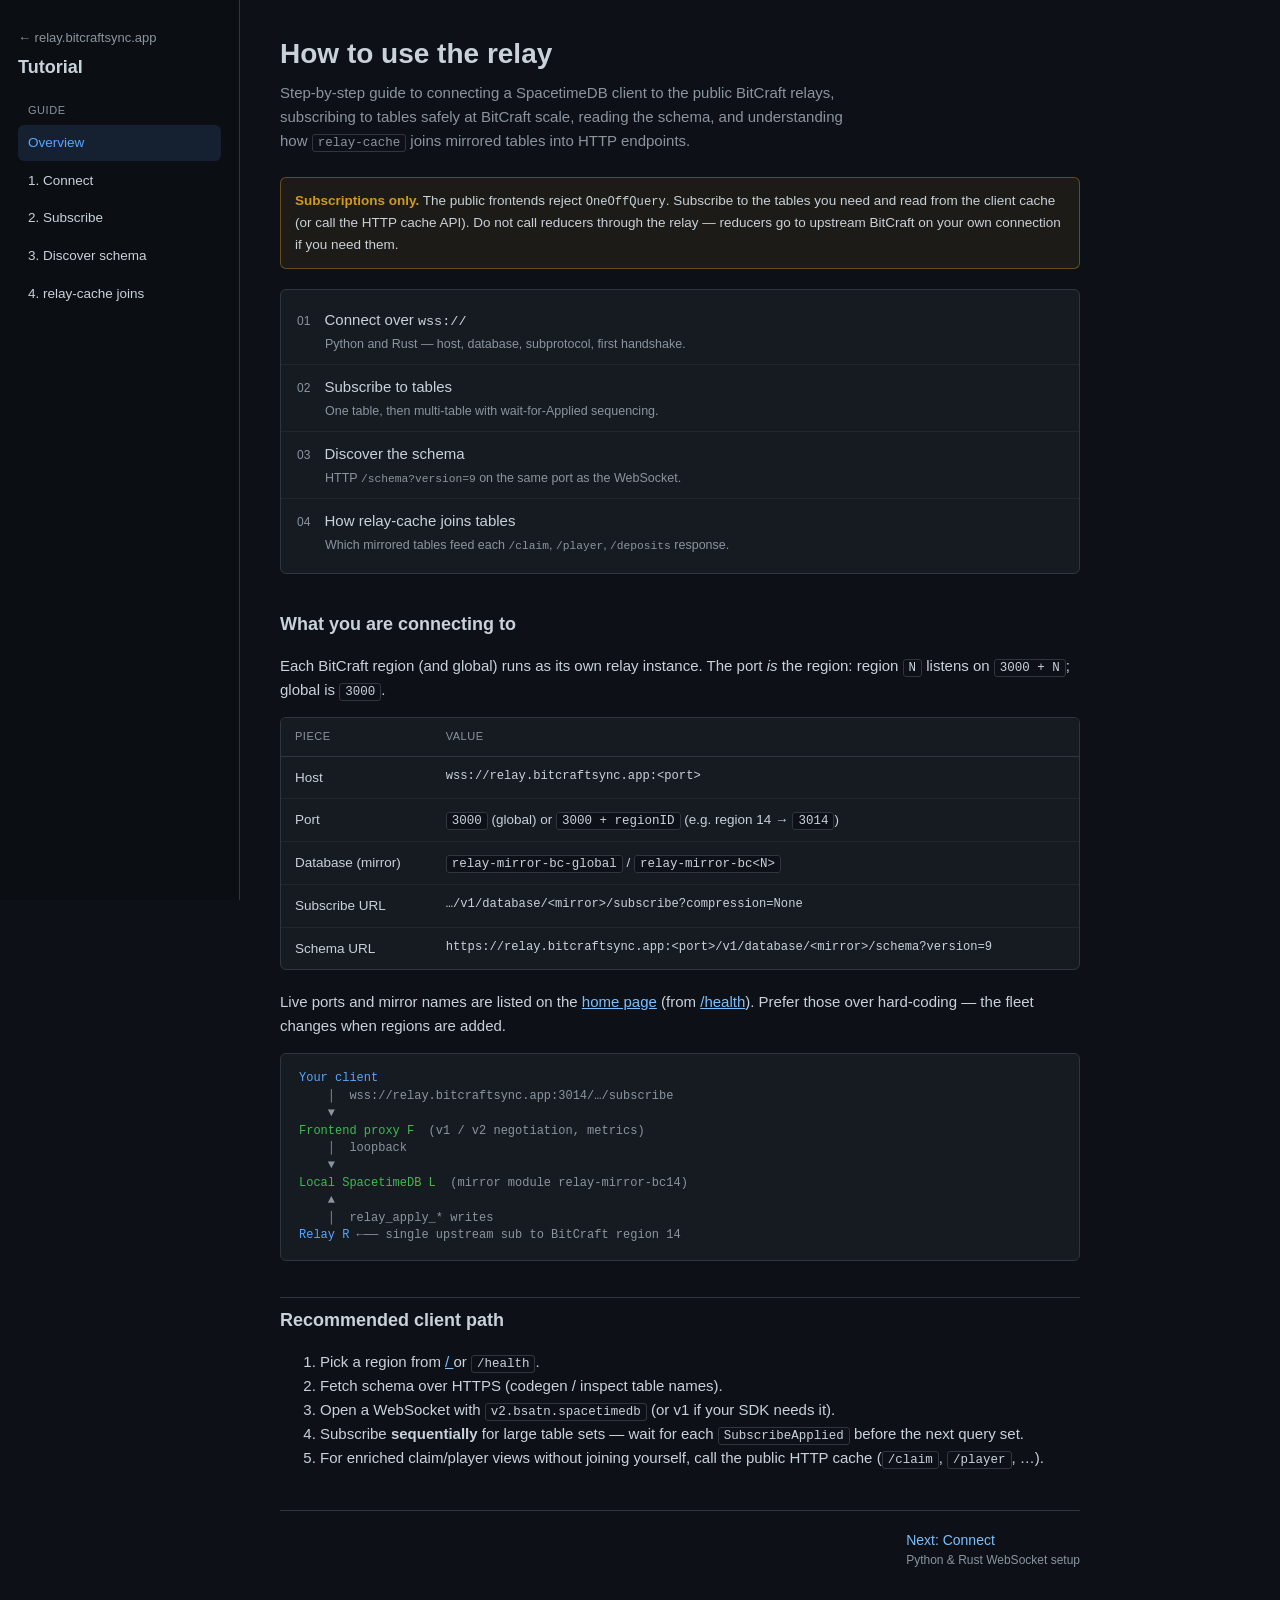
==== www/tutorial/index.html @ 25bcff54 "Add public /tutorial guide for connecting to the relays. Static Python/Rust walkthrough (connect, se" ====
<!doctype html>
<html lang="en">
<head>
<meta charset="utf-8">
<meta name="viewport" content="width=device-width, initial-scale=1">
<title>How to use the relay — tutorial</title>
<link rel="stylesheet" href="css/tutorial.css">
</head>
<body>
<div class="layout">
  <aside class="sidebar">
    <a class="brand" href="/">&larr; relay.bitcraftsync.app</a>
    <h1>Tutorial</h1>
    <div class="nav-group">Guide</div>
    <nav>
      <a href="index.html" class="active">Overview</a>
      <a href="connect.html">1. Connect</a>
      <a href="subscribe.html">2. Subscribe</a>
      <a href="schema.html">3. Discover schema</a>
      <a href="relay-cache.html">4. relay-cache joins</a>
    </nav>
  </aside>

  <main class="main">
    <h1>How to use the relay</h1>
    <p class="lede">
      Step-by-step guide to connecting a SpacetimeDB client to the public
      BitCraft relays, subscribing to tables safely at BitCraft scale,
      reading the schema, and understanding how <code>relay-cache</code>
      joins mirrored tables into HTTP endpoints.
    </p>

    <div class="banner warn">
      <b>Subscriptions only.</b> The public frontends reject
      <code>OneOffQuery</code>. Subscribe to the tables you need and read
      from the client cache (or call the HTTP cache API). Do not call
      reducers through the relay &mdash; reducers go to upstream BitCraft
      on your own connection if you need them.
    </div>

    <div class="toc">
      <a href="connect.html">
        <span class="num">01</span> Connect over <code>wss://</code>
        <span class="desc">Python and Rust &mdash; host, database, subprotocol, first handshake.</span>
      </a>
      <a href="subscribe.html">
        <span class="num">02</span> Subscribe to tables
        <span class="desc">One table, then multi-table with wait-for-Applied sequencing.</span>
      </a>
      <a href="schema.html">
        <span class="num">03</span> Discover the schema
        <span class="desc">HTTP <code>/schema?version=9</code> on the same port as the WebSocket.</span>
      </a>
      <a href="relay-cache.html">
        <span class="num">04</span> How relay-cache joins tables
        <span class="desc">Which mirrored tables feed each <code>/claim</code>, <code>/player</code>, <code>/deposits</code> response.</span>
      </a>
    </div>

    <h2>What you are connecting to</h2>
    <p>
      Each BitCraft region (and global) runs as its own relay instance.
      The port <em>is</em> the region: region <code>N</code> listens on
      <code>3000 + N</code>; global is <code>3000</code>.
    </p>

    <div class="panel">
      <table>
        <thead>
          <tr>
            <th>Piece</th>
            <th>Value</th>
          </tr>
        </thead>
        <tbody>
          <tr>
            <td>Host</td>
            <td class="mono">wss://relay.bitcraftsync.app:&lt;port&gt;</td>
          </tr>
          <tr>
            <td>Port</td>
            <td><code>3000</code> (global) or <code>3000 + regionID</code> (e.g. region 14 → <code>3014</code>)</td>
          </tr>
          <tr>
            <td>Database (mirror)</td>
            <td><code>relay-mirror-bc-global</code> / <code>relay-mirror-bc&lt;N&gt;</code></td>
          </tr>
          <tr>
            <td>Subscribe URL</td>
            <td class="mono">…/v1/database/&lt;mirror&gt;/subscribe?compression=None</td>
          </tr>
          <tr>
            <td>Schema URL</td>
            <td class="mono">https://relay.bitcraftsync.app:&lt;port&gt;/v1/database/&lt;mirror&gt;/schema?version=9</td>
          </tr>
        </tbody>
      </table>
    </div>

    <p>
      Live ports and mirror names are listed on the
      <a href="/">home page</a> (from <a href="/health">/health</a>).
      Prefer those over hard-coding &mdash; the fleet changes when regions
      are added.
    </p>

    <div class="diagram"><span class="hi">Your client</span>
    │  wss://relay.bitcraftsync.app:3014/…/subscribe
    ▼
<span class="ok">Frontend proxy F</span>  (v1 / v2 negotiation, metrics)
    │  loopback
    ▼
<span class="ok">Local SpacetimeDB L</span>  (mirror module relay-mirror-bc14)
    ▲
    │  relay_apply_* writes
<span class="hi">Relay R</span> ←── single upstream sub to BitCraft region 14</div>

    <h2>Recommended client path</h2>
    <ol>
      <li>Pick a region from <a href="/">/ </a> or <code>/health</code>.</li>
      <li>Fetch schema over HTTPS (codegen / inspect table names).</li>
      <li>Open a WebSocket with <code>v2.bsatn.spacetimedb</code> (or v1 if your SDK needs it).</li>
      <li>Subscribe <strong>sequentially</strong> for large table sets &mdash; wait for each
          <code>SubscribeApplied</code> before the next query set.</li>
      <li>For enriched claim/player views without joining yourself, call the
          public HTTP cache (<code>/claim</code>, <code>/player</code>, …).</li>
    </ol>

    <div class="next">
      <span></span>
      <a href="connect.html">Next: Connect <span class="muted">Python &amp; Rust WebSocket setup</span></a>
    </div>
  </main>
</div>
<script src="js/tutorial.js"></script>
</body>
</html>
---- www/tutorial/css/tutorial.css ----
:root {
  --bg: #0d1117;
  --panel: #161b22;
  --border: #30363d;
  --text: #c9d1d9;
  --muted: #8b949e;
  --good: #3fb950;
  --bad: #f85149;
  --warn: #d29922;
  --link: #79c0ff;
  --code-bg: #0d1117;
  --accent: #58a6ff;
}

* { box-sizing: border-box; }

body {
  margin: 0;
  padding: 0;
  background: var(--bg);
  color: var(--text);
  font-family: -apple-system, BlinkMacSystemFont, "Segoe UI", Helvetica, Arial, sans-serif;
  font-size: 15px;
  line-height: 1.6;
}

a { color: var(--link); }
a:hover { text-decoration: underline; }

code, .mono {
  font-family: ui-monospace, SFMono-Regular, Menlo, Consolas, monospace;
  font-size: 0.9em;
}
p code, li code, td code, .section-note code {
  background: var(--code-bg);
  padding: 1px 5px;
  border-radius: 3px;
  border: 1px solid var(--border);
  font-size: 12.5px;
}

.layout {
  display: grid;
  grid-template-columns: 240px minmax(0, 1fr);
  min-height: 100vh;
}

.sidebar {
  border-right: 1px solid var(--border);
  background: #0b0f14;
  padding: 28px 18px 48px;
  position: sticky;
  top: 0;
  height: 100vh;
  overflow-y: auto;
}

.sidebar .brand {
  display: block;
  font-size: 13px;
  color: var(--muted);
  text-decoration: none;
  margin-bottom: 4px;
}
.sidebar .brand:hover { color: var(--link); }

.sidebar h1 {
  font-size: 18px;
  margin: 0 0 20px;
  font-weight: 600;
}

.sidebar nav a {
  display: block;
  padding: 7px 10px;
  border-radius: 6px;
  color: var(--text);
  text-decoration: none;
  font-size: 13.5px;
  margin-bottom: 2px;
}
.sidebar nav a:hover { background: #161b22; text-decoration: none; }
.sidebar nav a.active {
  background: rgba(88, 166, 255, 0.12);
  color: var(--accent);
}

.sidebar .nav-group {
  margin-top: 18px;
  font-size: 11px;
  text-transform: uppercase;
  letter-spacing: 0.55px;
  color: var(--muted);
  padding: 0 10px 6px;
}

.main {
  padding: 36px 40px 80px;
  max-width: 880px;
}

.main h1 {
  font-size: 28px;
  margin: 0 0 10px;
  line-height: 1.25;
}
.main h2 {
  font-size: 18px;
  margin: 36px 0 10px;
  padding-top: 8px;
  border-top: 1px solid var(--border);
}
.main h2:first-of-type { border-top: none; padding-top: 0; }
.main h3 {
  font-size: 15px;
  margin: 24px 0 8px;
  color: var(--text);
}

.lede {
  color: var(--muted);
  font-size: 15px;
  margin: 0 0 24px;
  max-width: 68ch;
}

.banner {
  border: 1px solid var(--border);
  border-radius: 6px;
  padding: 12px 14px;
  margin: 16px 0;
  font-size: 13.5px;
}
.banner.warn {
  background: rgba(210, 153, 34, 0.08);
  border-color: rgba(210, 153, 34, 0.4);
}
.banner.good {
  background: rgba(63, 185, 80, 0.08);
  border-color: rgba(63, 185, 80, 0.35);
}
.banner b { color: var(--warn); }
.banner.good b { color: var(--good); }

.panel {
  background: var(--panel);
  border: 1px solid var(--border);
  border-radius: 6px;
  overflow: hidden;
  margin: 14px 0 20px;
}

table { width: 100%; border-collapse: collapse; font-size: 13.5px; }
thead th {
  text-align: left;
  padding: 10px 14px;
  color: var(--muted);
  font-weight: 500;
  font-size: 11px;
  text-transform: uppercase;
  letter-spacing: 0.5px;
  border-bottom: 1px solid var(--border);
  background: #161b22;
}
tbody td {
  padding: 10px 14px;
  border-bottom: 1px solid #21262d;
  vertical-align: top;
}
tbody tr:last-child td { border-bottom: none; }
tbody tr:hover { background: #1c2128; }

.steps {
  counter-reset: step;
  list-style: none;
  padding: 0;
  margin: 16px 0;
}
.steps > li {
  position: relative;
  padding: 0 0 22px 44px;
  border-left: 1px solid var(--border);
  margin-left: 14px;
}
.steps > li:last-child {
  border-left-color: transparent;
  padding-bottom: 0;
}
.steps > li::before {
  counter-increment: step;
  content: counter(step);
  position: absolute;
  left: -14px;
  top: 0;
  width: 28px;
  height: 28px;
  border-radius: 50%;
  background: #21262d;
  border: 1px solid var(--border);
  color: var(--accent);
  font-size: 12px;
  font-weight: 600;
  display: flex;
  align-items: center;
  justify-content: center;
}
.steps > li > strong {
  display: block;
  margin-bottom: 6px;
}

.lang-tabs {
  display: flex;
  gap: 4px;
  margin: 14px 0 0;
  border-bottom: 1px solid var(--border);
}
.lang-tabs button {
  background: transparent;
  border: 1px solid transparent;
  border-bottom: none;
  color: var(--muted);
  padding: 8px 14px;
  border-radius: 6px 6px 0 0;
  cursor: pointer;
  font-size: 13px;
}
.lang-tabs button:hover { color: var(--text); }
.lang-tabs button.active {
  color: var(--text);
  background: var(--panel);
  border-color: var(--border);
  margin-bottom: -1px;
  padding-bottom: 9px;
}

.code-panel {
  display: none;
  position: relative;
  background: var(--panel);
  border: 1px solid var(--border);
  border-radius: 0 6px 6px 6px;
  margin: 0 0 18px;
}
.code-panel.active { display: block; }

.code-panel pre {
  margin: 0;
  padding: 14px 16px 16px;
  overflow-x: auto;
  font-size: 12.5px;
  line-height: 1.5;
  color: var(--text);
}
.code-panel pre code {
  font-family: ui-monospace, SFMono-Regular, Menlo, Consolas, monospace;
  background: none;
  border: none;
  padding: 0;
  font-size: inherit;
}

button.copy {
  position: absolute;
  top: 8px;
  right: 8px;
  background: #21262d;
  color: var(--text);
  border: 1px solid var(--border);
  border-radius: 4px;
  padding: 3px 9px;
  cursor: pointer;
  font-size: 11px;
}
button.copy:hover { background: #30363d; }
button.copy.ok { color: var(--good); border-color: rgba(63, 185, 80, 0.4); }

.toc {
  background: var(--panel);
  border: 1px solid var(--border);
  border-radius: 6px;
  padding: 8px 0;
  margin: 20px 0 28px;
}
.toc a {
  display: block;
  padding: 10px 16px;
  text-decoration: none;
  color: var(--text);
  border-bottom: 1px solid #21262d;
}
.toc a:last-child { border-bottom: none; }
.toc a:hover { background: #1c2128; text-decoration: none; }
.toc a .num {
  color: var(--muted);
  font-variant-numeric: tabular-nums;
  margin-right: 10px;
  font-size: 12px;
}
.toc a .desc {
  display: block;
  color: var(--muted);
  font-size: 12.5px;
  margin: 2px 0 0 28px;
}

.diagram {
  background: var(--panel);
  border: 1px solid var(--border);
  border-radius: 6px;
  padding: 16px 18px;
  font-family: ui-monospace, SFMono-Regular, Menlo, Consolas, monospace;
  font-size: 12px;
  line-height: 1.45;
  overflow-x: auto;
  white-space: pre;
  color: var(--muted);
  margin: 14px 0 20px;
}
.diagram .hi { color: var(--accent); }
.diagram .ok { color: var(--good); }

.next {
  margin-top: 40px;
  padding-top: 18px;
  border-top: 1px solid var(--border);
  display: flex;
  justify-content: space-between;
  gap: 12px;
  flex-wrap: wrap;
}
.next a {
  text-decoration: none;
  font-size: 14px;
}
.next a:hover { text-decoration: underline; }
.next .muted { color: var(--muted); font-size: 12px; display: block; }

@media (max-width: 860px) {
  .layout { grid-template-columns: 1fr; }
  .sidebar {
    position: static;
    height: auto;
    border-right: none;
    border-bottom: 1px solid var(--border);
    padding: 18px 16px;
  }
  .sidebar nav {
    display: flex;
    flex-wrap: wrap;
    gap: 4px;
  }
  .sidebar nav a { margin: 0; }
  .sidebar .nav-group { width: 100%; margin-top: 12px; }
  .main { padding: 24px 16px 64px; }
}
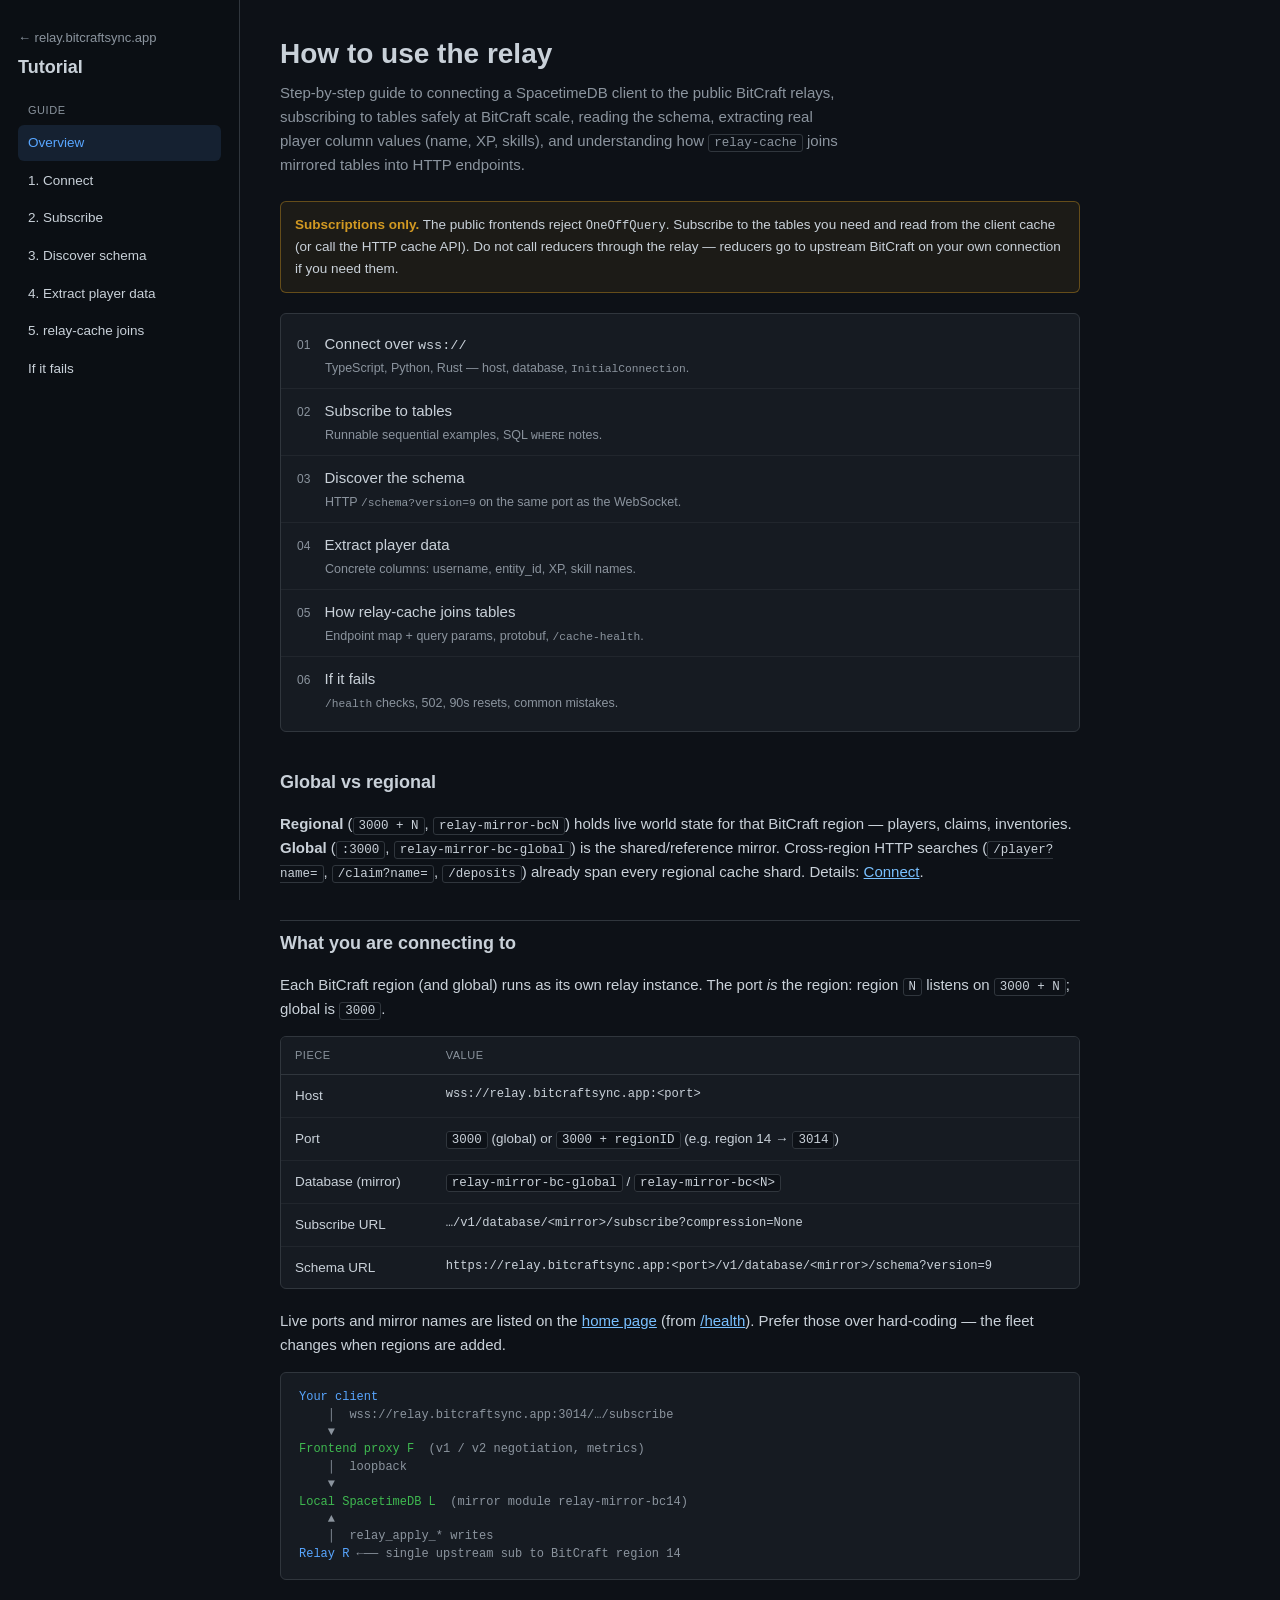
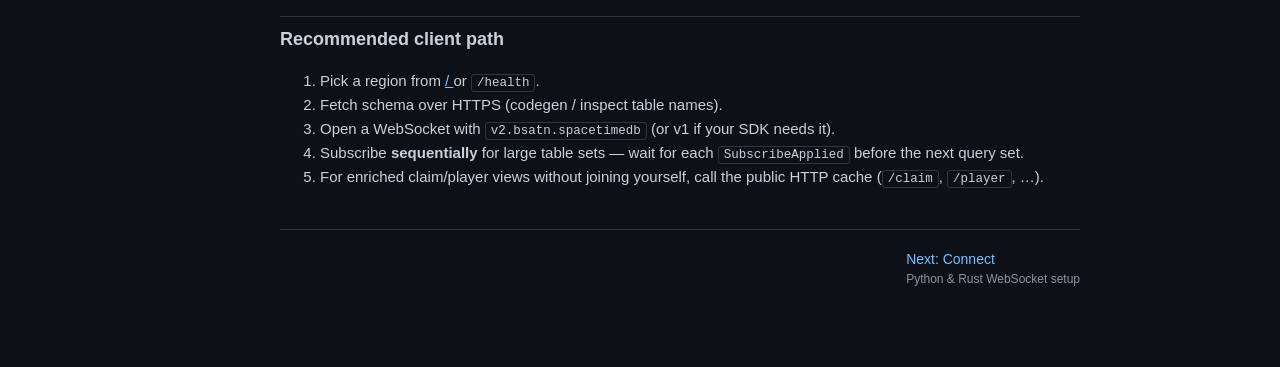
==== commit 7112c384: "Deepen the relay tutorial for cold-start WebSocket clients. Add TypeScript examples, runnable Python" ====
--- a/www/tutorial/index.html
+++ b/www/tutorial/index.html
@@ -12,12 +12,14 @@
     <a class="brand" href="/">&larr; relay.bitcraftsync.app</a>
     <h1>Tutorial</h1>
     <div class="nav-group">Guide</div>
-    <nav>
+        <nav>
       <a href="index.html" class="active">Overview</a>
       <a href="connect.html">1. Connect</a>
       <a href="subscribe.html">2. Subscribe</a>
       <a href="schema.html">3. Discover schema</a>
-      <a href="relay-cache.html">4. relay-cache joins</a>
+      <a href="players.html">4. Extract player data</a>
+      <a href="relay-cache.html">5. relay-cache joins</a>
+      <a href="troubleshoot.html">If it fails</a>
     </nav>
   </aside>
 
@@ -26,8 +28,9 @@
     <p class="lede">
       Step-by-step guide to connecting a SpacetimeDB client to the public
       BitCraft relays, subscribing to tables safely at BitCraft scale,
-      reading the schema, and understanding how <code>relay-cache</code>
-      joins mirrored tables into HTTP endpoints.
+      reading the schema, extracting real player column values (name, XP,
+      skills), and understanding how <code>relay-cache</code> joins mirrored
+      tables into HTTP endpoints.
     </p>
 
     <div class="banner warn">
@@ -41,21 +44,41 @@
     <div class="toc">
       <a href="connect.html">
         <span class="num">01</span> Connect over <code>wss://</code>
-        <span class="desc">Python and Rust &mdash; host, database, subprotocol, first handshake.</span>
+        <span class="desc">TypeScript, Python, Rust — host, database, <code>InitialConnection</code>.</span>
       </a>
       <a href="subscribe.html">
         <span class="num">02</span> Subscribe to tables
-        <span class="desc">One table, then multi-table with wait-for-Applied sequencing.</span>
+        <span class="desc">Runnable sequential examples, SQL <code>WHERE</code> notes.</span>
       </a>
       <a href="schema.html">
         <span class="num">03</span> Discover the schema
         <span class="desc">HTTP <code>/schema?version=9</code> on the same port as the WebSocket.</span>
       </a>
+      <a href="players.html">
+        <span class="num">04</span> Extract player data
+        <span class="desc">Concrete columns: username, entity_id, XP, skill names.</span>
+      </a>
       <a href="relay-cache.html">
-        <span class="num">04</span> How relay-cache joins tables
-        <span class="desc">Which mirrored tables feed each <code>/claim</code>, <code>/player</code>, <code>/deposits</code> response.</span>
+        <span class="num">05</span> How relay-cache joins tables
+        <span class="desc">Endpoint map + query params, protobuf, <code>/cache-health</code>.</span>
+      </a>
+      <a href="troubleshoot.html">
+        <span class="num">06</span> If it fails
+        <span class="desc"><code>/health</code> checks, 502, 90s resets, common mistakes.</span>
       </a>
     </div>
+
+    <h2>Global vs regional</h2>
+    <p>
+      <strong>Regional</strong> (<code>3000 + N</code>,
+      <code>relay-mirror-bcN</code>) holds live world state for that BitCraft
+      region — players, claims, inventories. <strong>Global</strong>
+      (<code>:3000</code>, <code>relay-mirror-bc-global</code>) is the
+      shared/reference mirror. Cross-region HTTP searches
+      (<code>/player?name=</code>, <code>/claim?name=</code>,
+      <code>/deposits</code>) already span every regional cache shard.
+      Details: <a href="connect.html#global-vs-regional">Connect</a>.
+    </p>
 
     <h2>What you are connecting to</h2>
     <p>
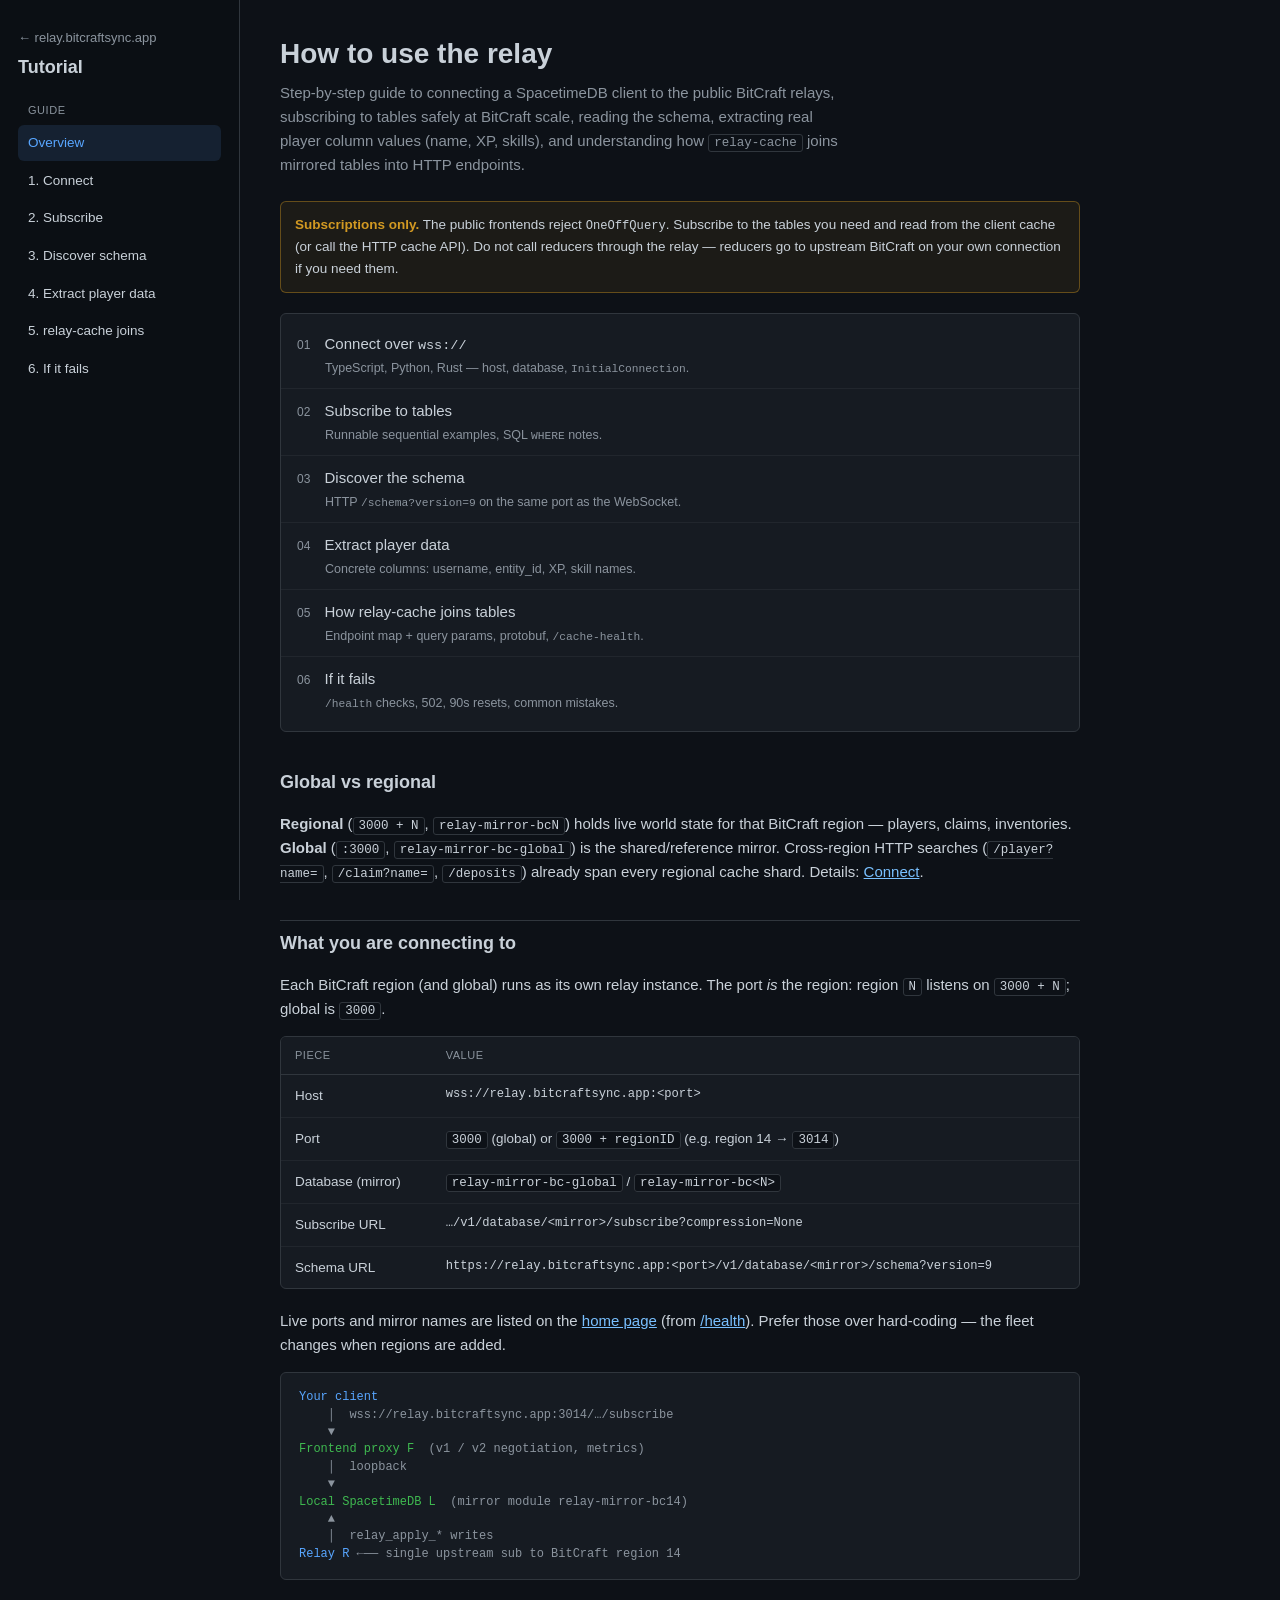
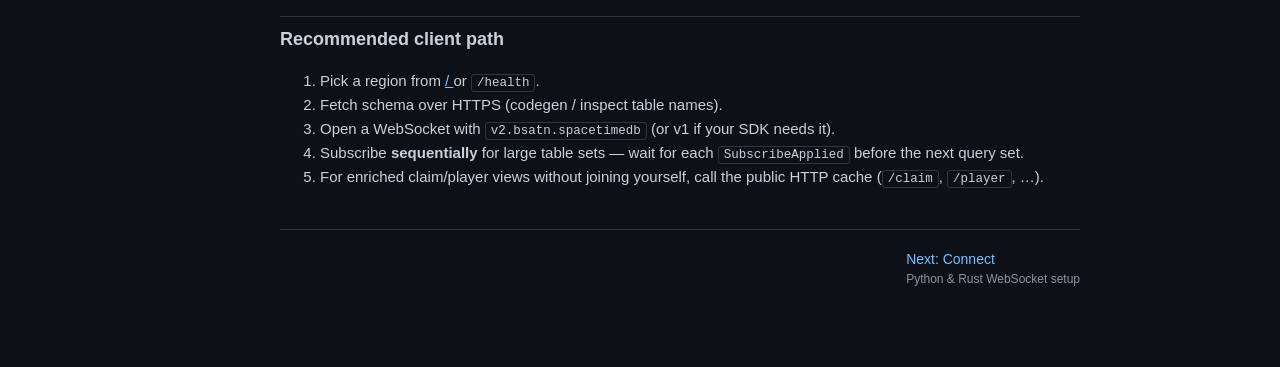
==== commit f12f4149: "Number "If it fails" as step 6 in the tutorial sidebar. Matches the Overview TOC and the other numbe" ====
--- a/www/tutorial/index.html
+++ b/www/tutorial/index.html
@@ -19,7 +19,7 @@
       <a href="schema.html">3. Discover schema</a>
       <a href="players.html">4. Extract player data</a>
       <a href="relay-cache.html">5. relay-cache joins</a>
-      <a href="troubleshoot.html">If it fails</a>
+      <a href="troubleshoot.html">6. If it fails</a>
     </nav>
   </aside>
 
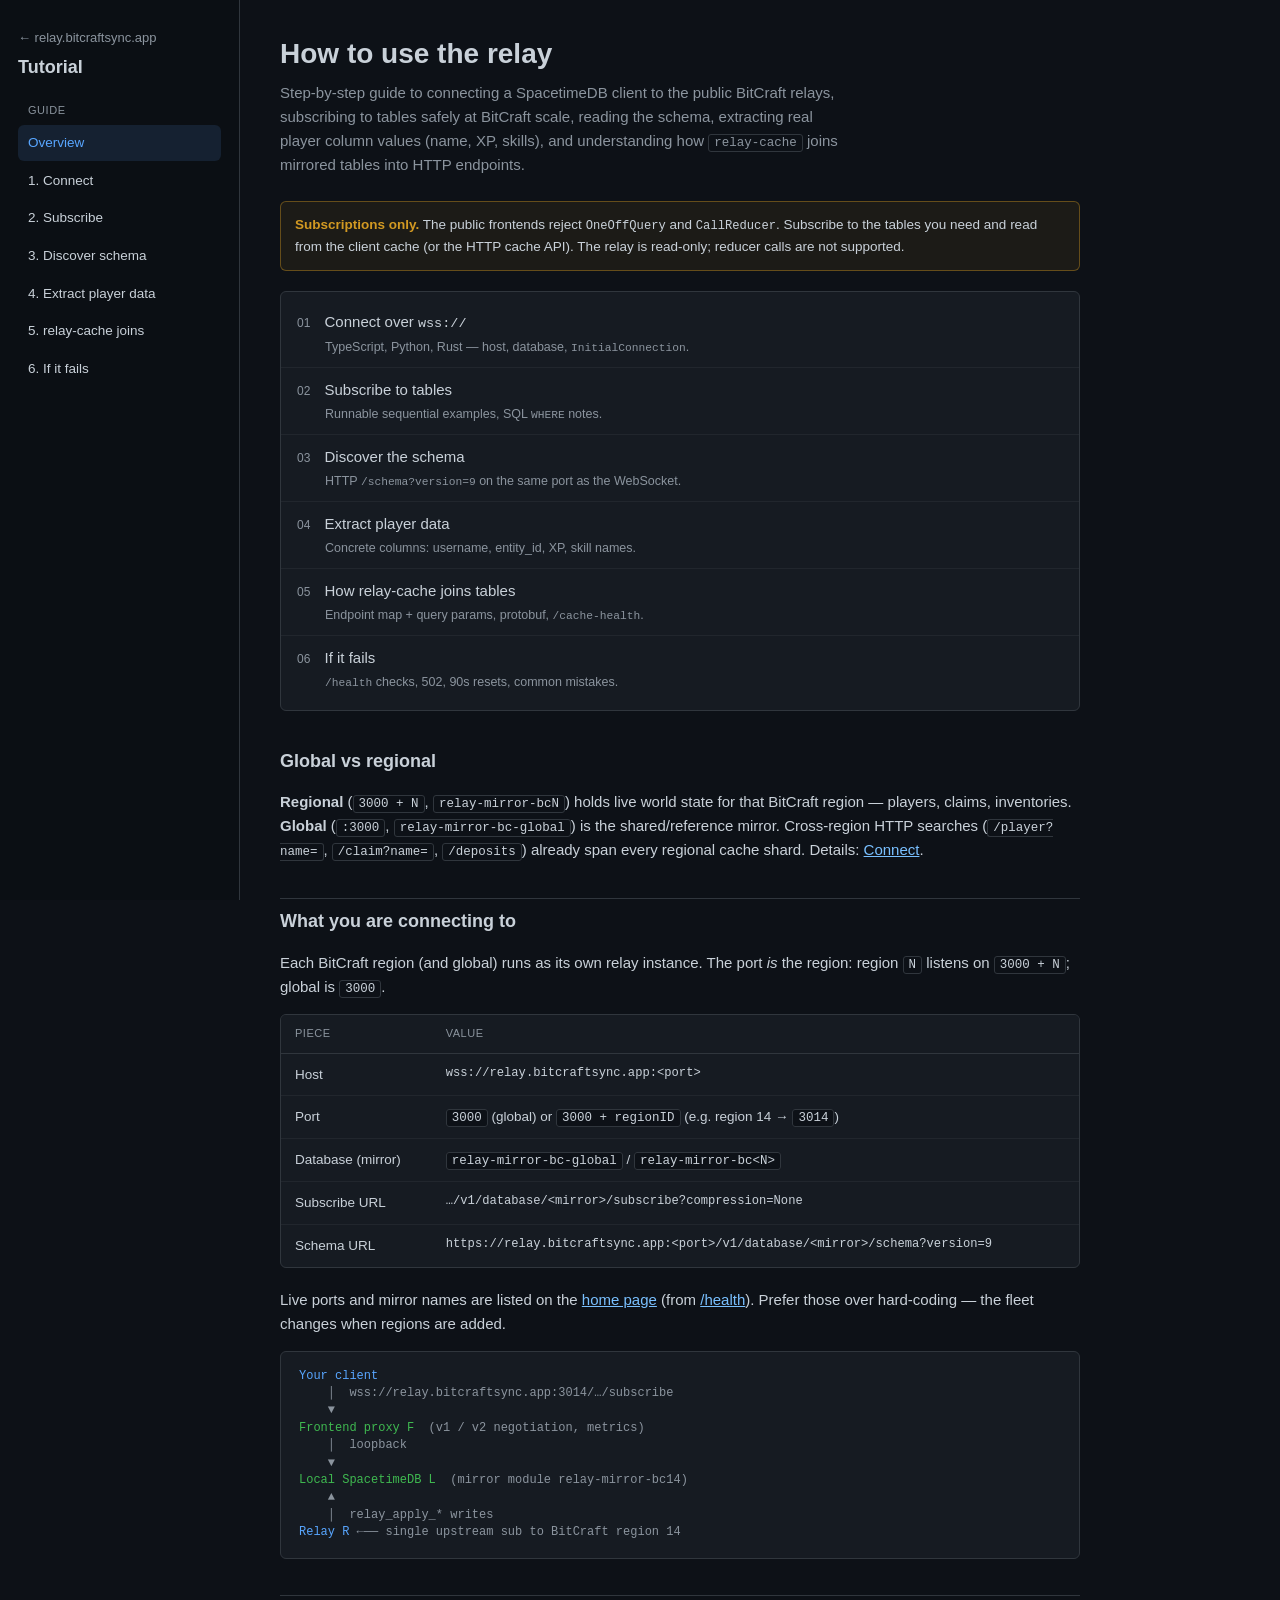
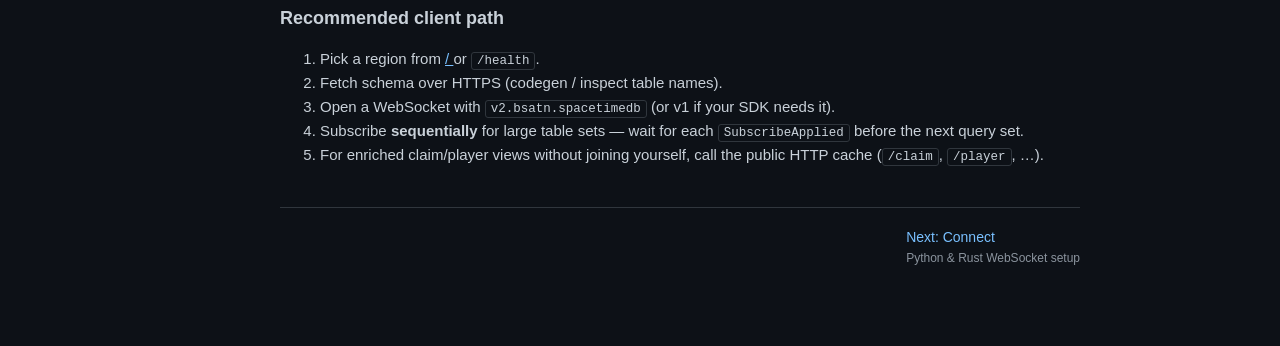
==== commit cafe197d: "Clarify that CallReducer is rejected on the relay. The old wording sounded like encouragement to cal" ====
--- a/www/tutorial/index.html
+++ b/www/tutorial/index.html
@@ -35,10 +35,9 @@
 
     <div class="banner warn">
       <b>Subscriptions only.</b> The public frontends reject
-      <code>OneOffQuery</code>. Subscribe to the tables you need and read
-      from the client cache (or call the HTTP cache API). Do not call
-      reducers through the relay &mdash; reducers go to upstream BitCraft
-      on your own connection if you need them.
+      <code>OneOffQuery</code> and <code>CallReducer</code>. Subscribe to
+      the tables you need and read from the client cache (or the HTTP
+      cache API). The relay is read-only; reducer calls are not supported.
     </div>
 
     <div class="toc">
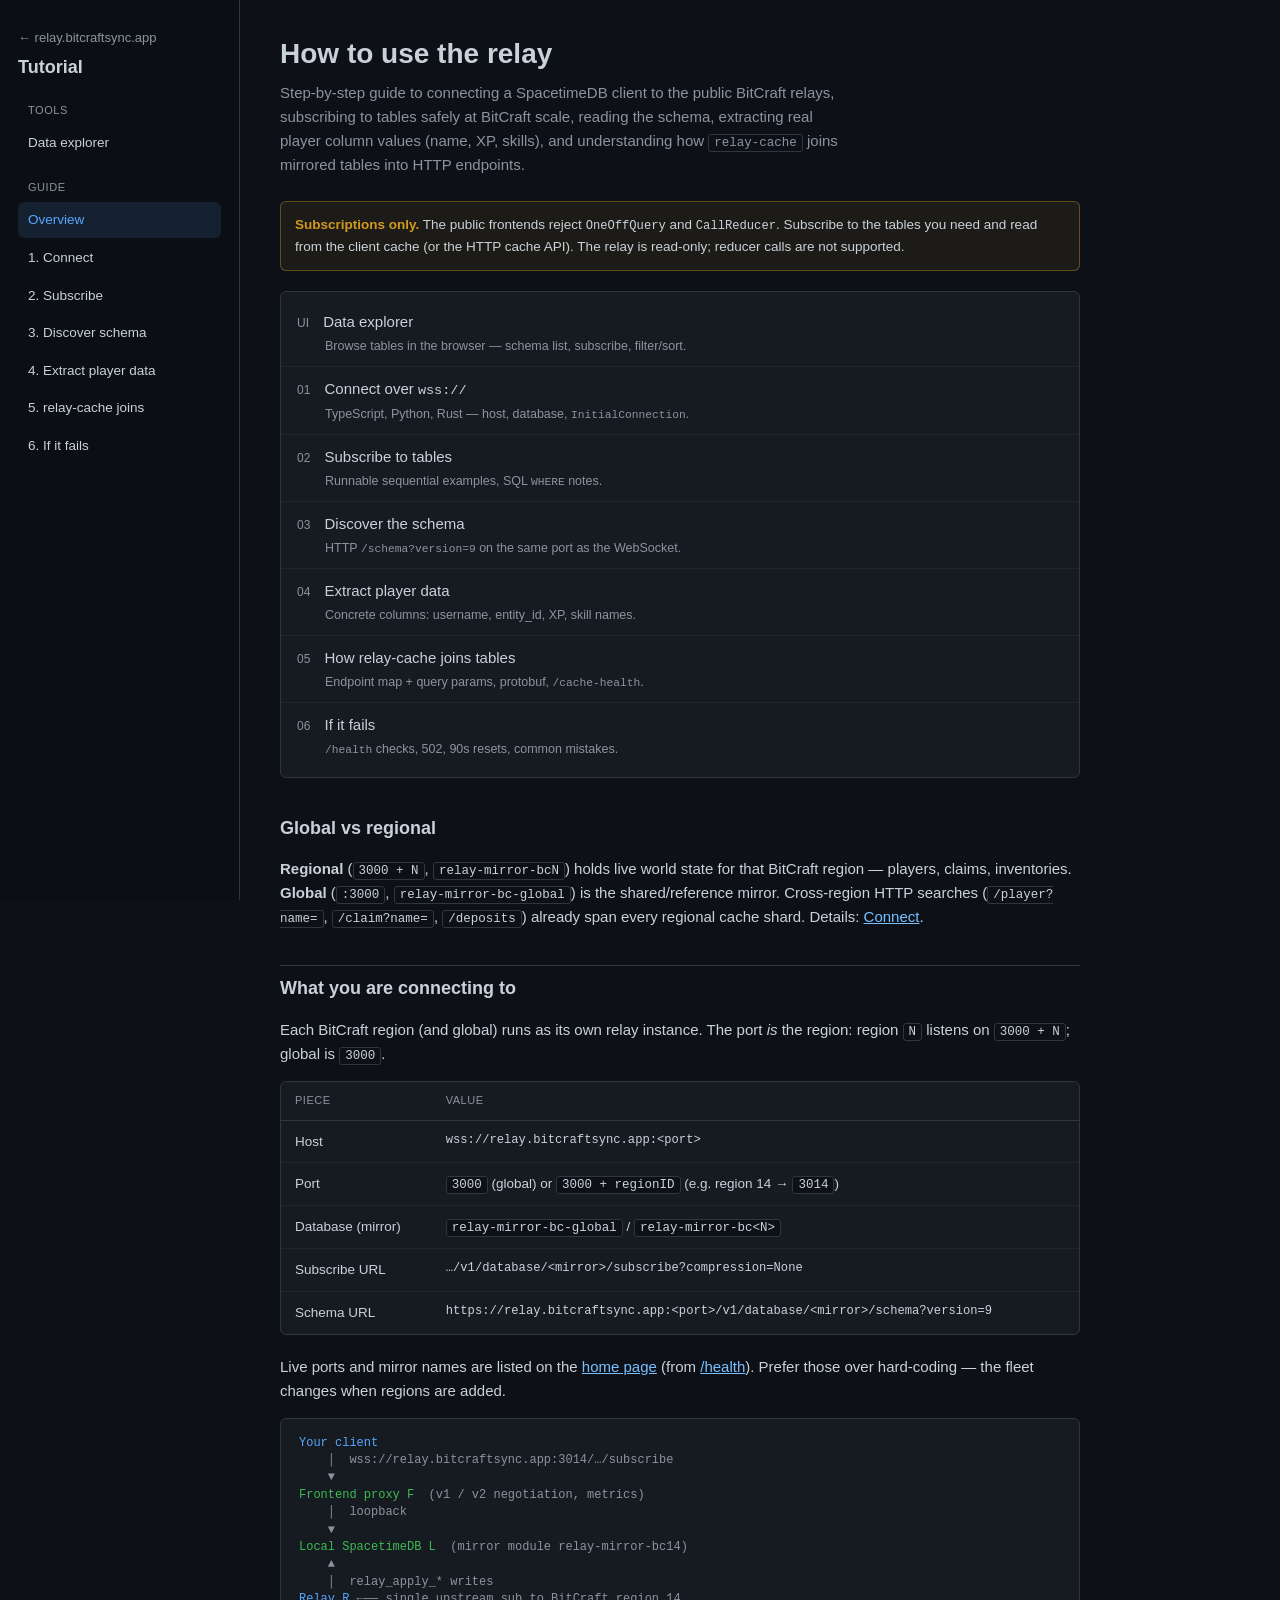
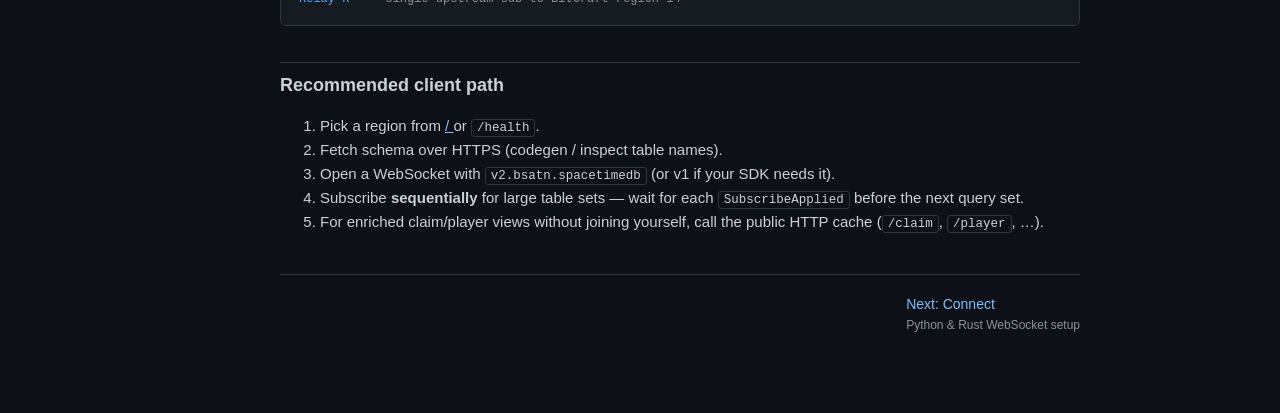
==== commit cd8f6ab9: "Add browser data explorer and permissive schema CORS. Serve a static table browser under www/explore" ====
--- a/www/tutorial/index.html
+++ b/www/tutorial/index.html
@@ -11,6 +11,10 @@
   <aside class="sidebar">
     <a class="brand" href="/">&larr; relay.bitcraftsync.app</a>
     <h1>Tutorial</h1>
+    <div class="nav-group">Tools</div>
+    <nav>
+      <a href="/explorer/">Data explorer</a>
+    </nav>
     <div class="nav-group">Guide</div>
         <nav>
       <a href="index.html" class="active">Overview</a>
@@ -41,6 +45,10 @@
     </div>
 
     <div class="toc">
+      <a href="/explorer/">
+        <span class="num">UI</span> Data explorer
+        <span class="desc">Browse tables in the browser — schema list, subscribe, filter/sort.</span>
+      </a>
       <a href="connect.html">
         <span class="num">01</span> Connect over <code>wss://</code>
         <span class="desc">TypeScript, Python, Rust — host, database, <code>InitialConnection</code>.</span>
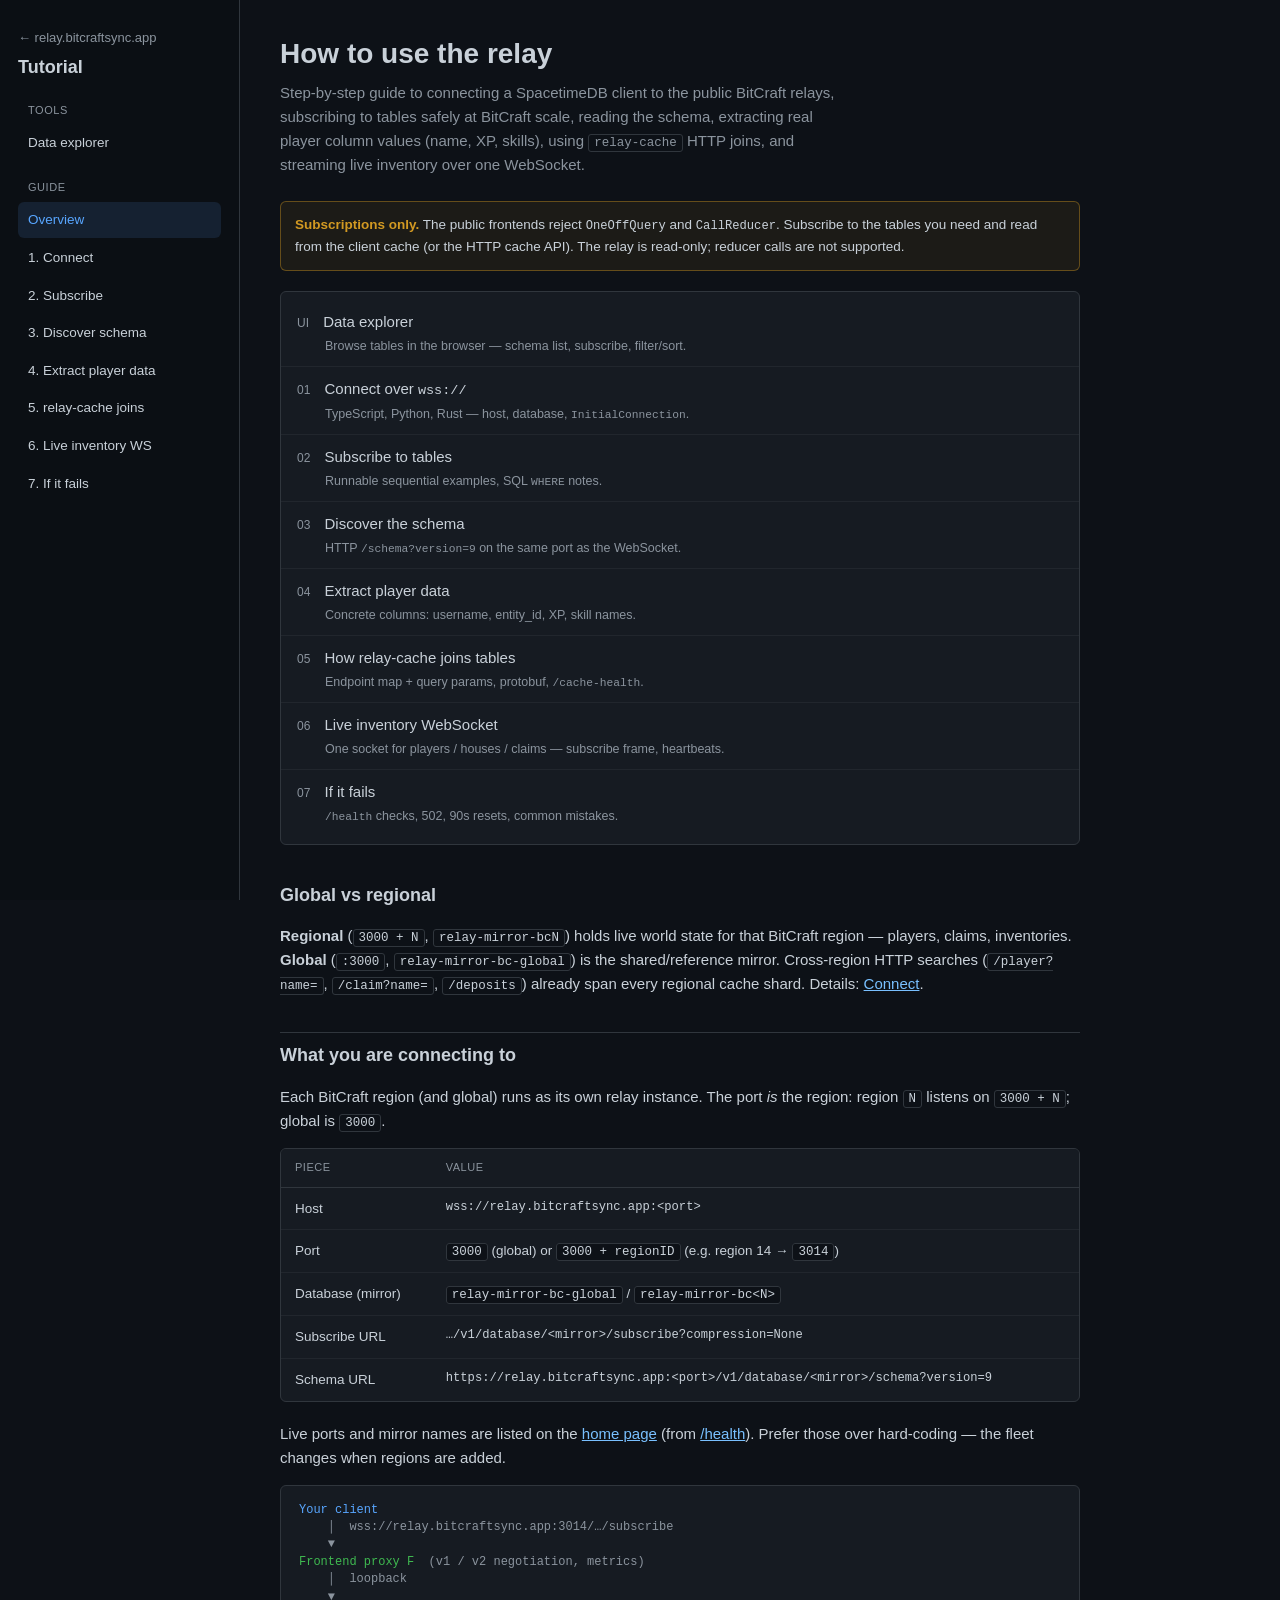
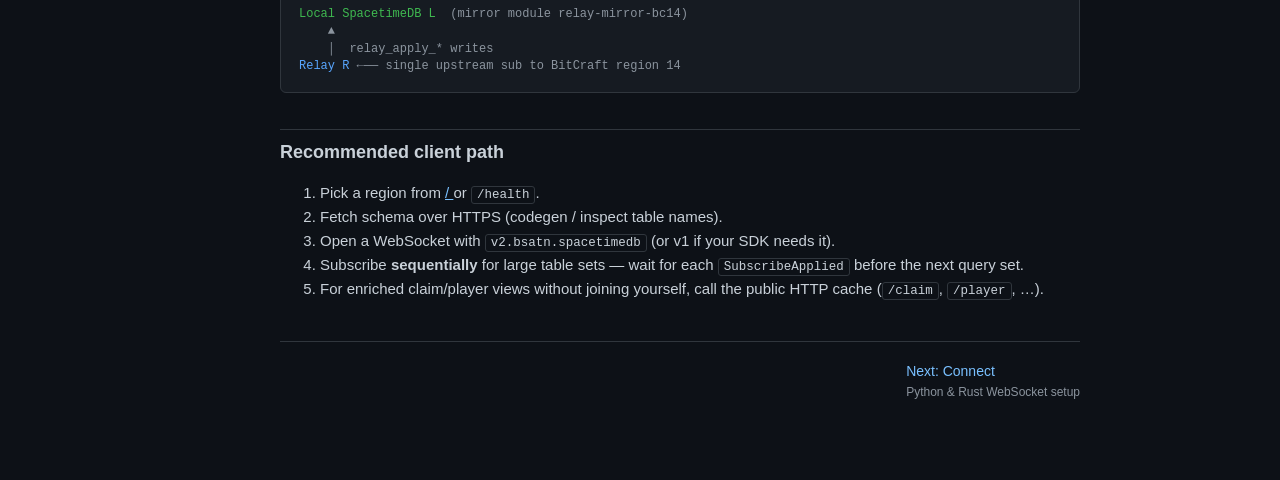
==== commit e2e54828: "Stream claim and player crafts on the multiplexed inventory WebSocket. Pages can subscribe with play" ====
--- a/www/tutorial/index.html
+++ b/www/tutorial/index.html
@@ -23,7 +23,8 @@
       <a href="schema.html">3. Discover schema</a>
       <a href="players.html">4. Extract player data</a>
       <a href="relay-cache.html">5. relay-cache joins</a>
-      <a href="troubleshoot.html">6. If it fails</a>
+      <a href="inventory-ws.html">6. Live inventory WS</a>
+      <a href="troubleshoot.html">7. If it fails</a>
     </nav>
   </aside>
 
@@ -33,8 +34,8 @@
       Step-by-step guide to connecting a SpacetimeDB client to the public
       BitCraft relays, subscribing to tables safely at BitCraft scale,
       reading the schema, extracting real player column values (name, XP,
-      skills), and understanding how <code>relay-cache</code> joins mirrored
-      tables into HTTP endpoints.
+      skills), using <code>relay-cache</code> HTTP joins, and streaming live
+      inventory over one WebSocket.
     </p>
 
     <div class="banner warn">
@@ -69,8 +70,12 @@
         <span class="num">05</span> How relay-cache joins tables
         <span class="desc">Endpoint map + query params, protobuf, <code>/cache-health</code>.</span>
       </a>
+      <a href="inventory-ws.html">
+        <span class="num">06</span> Live inventory WebSocket
+        <span class="desc">One socket for players / houses / claims — subscribe frame, heartbeats.</span>
+      </a>
       <a href="troubleshoot.html">
-        <span class="num">06</span> If it fails
+        <span class="num">07</span> If it fails
         <span class="desc"><code>/health</code> checks, 502, 90s resets, common mistakes.</span>
       </a>
     </div>
